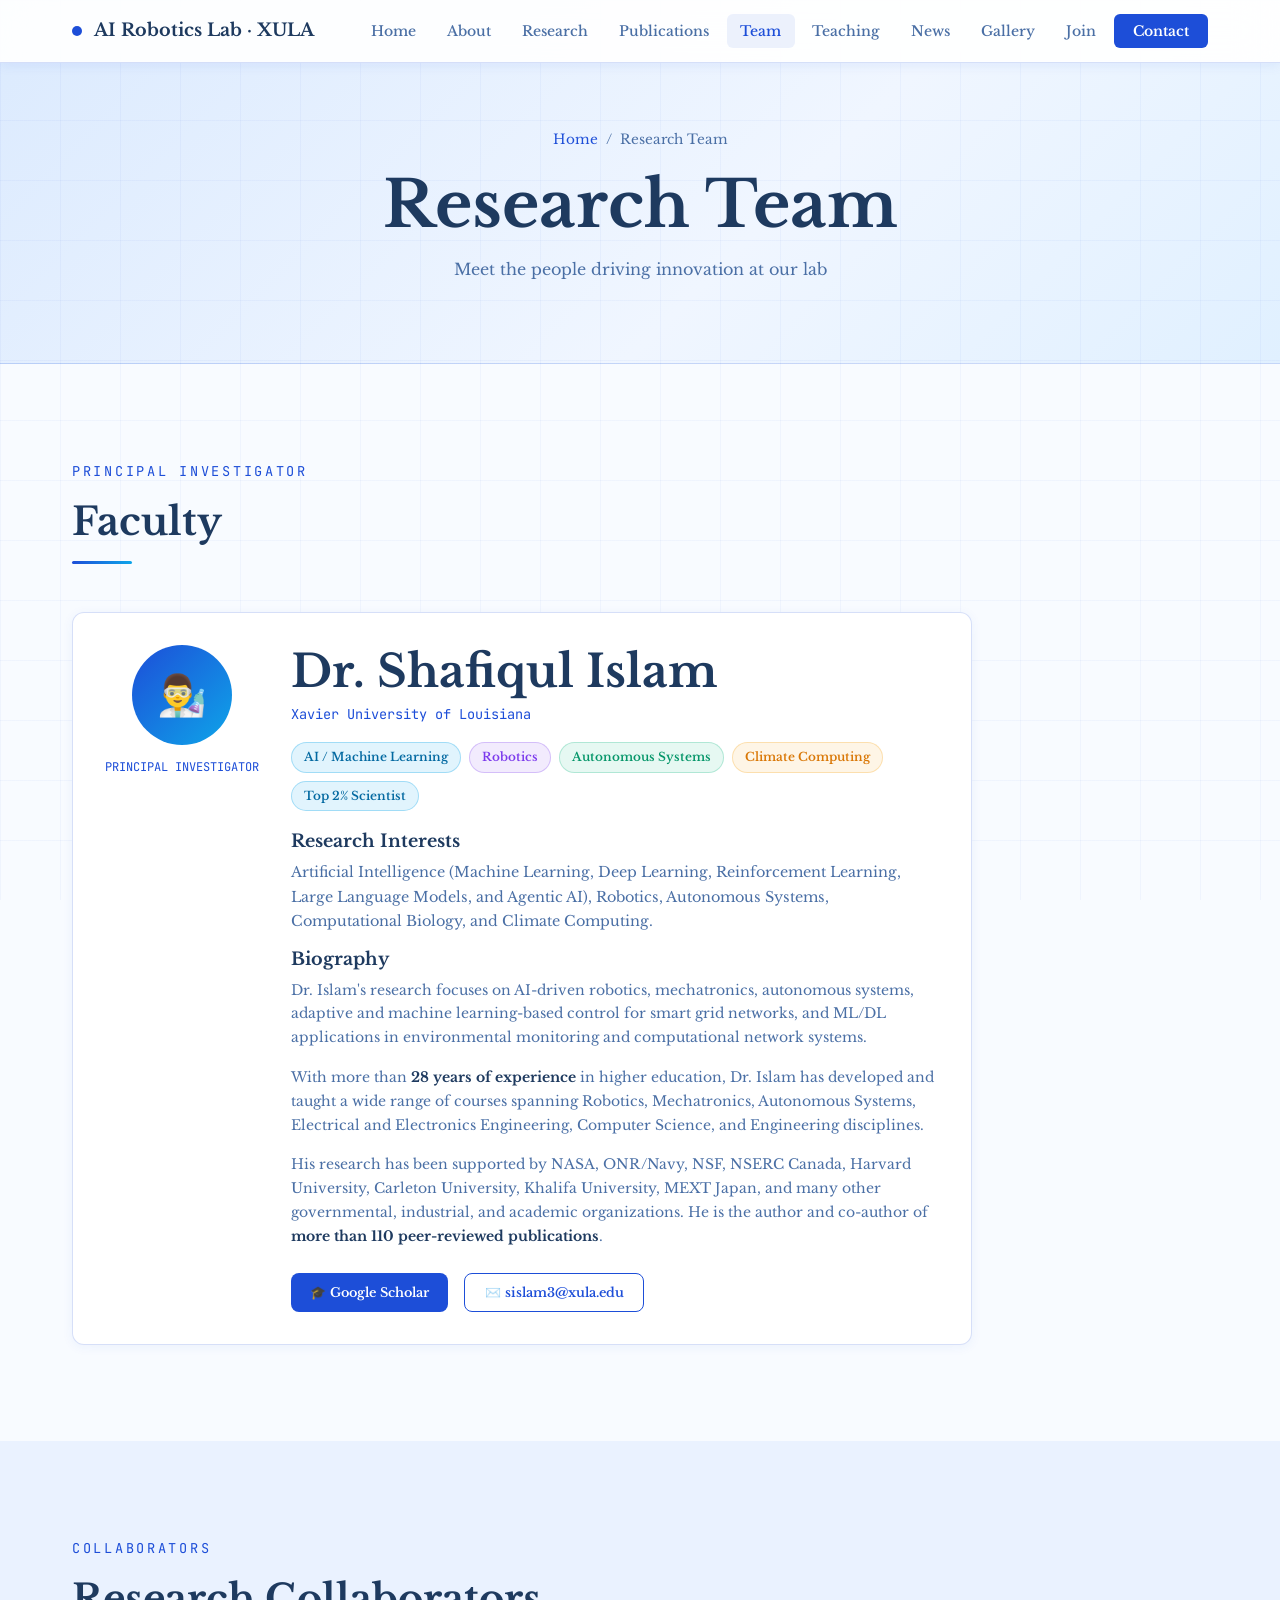
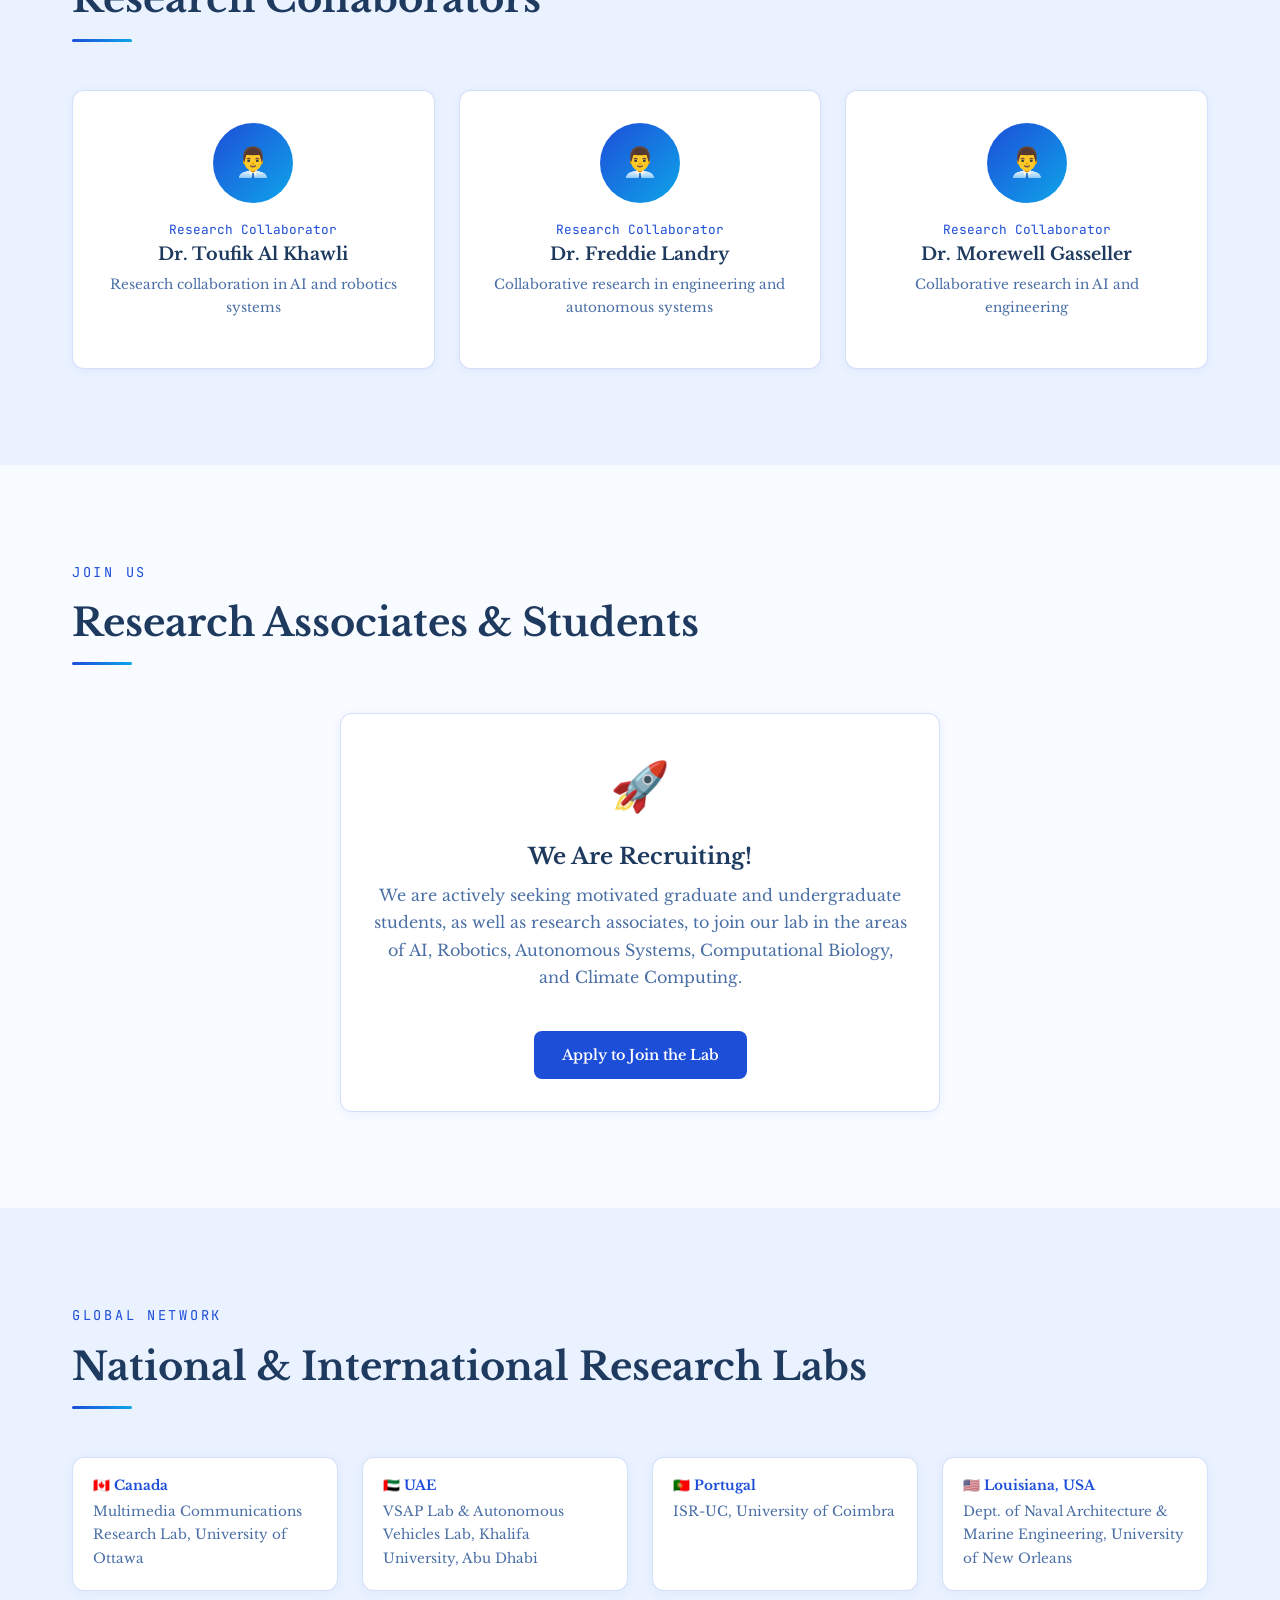
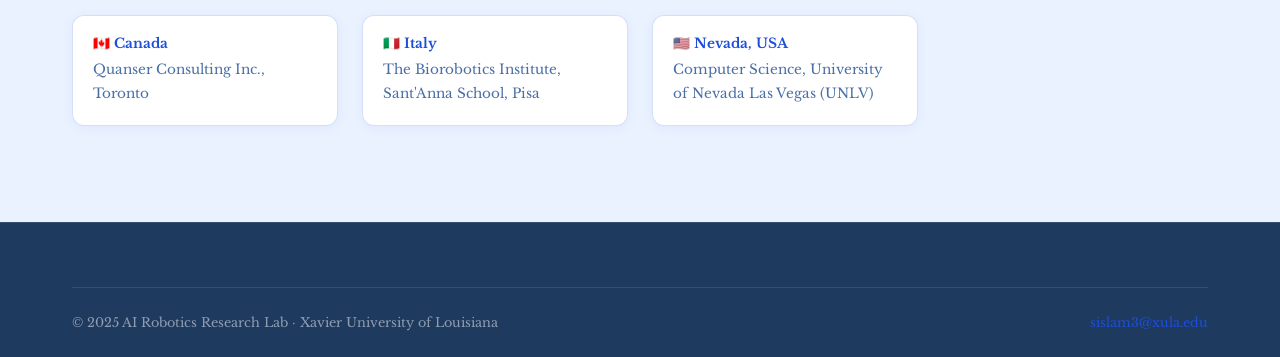
==== team/index.html @ 9c395c49 "Add files via upload" ====
<!DOCTYPE html>
<html lang="en">
<head>
  <meta charset="UTF-8"/>
  <meta name="viewport" content="width=device-width, initial-scale=1.0"/>
  <title>Research Team — AI Robotics Lab XULA</title>
  <link rel="stylesheet" href="../assets/css/style.css"/>
</head>
<body>
<nav class="navbar">
  <div class="container nav-inner">
    <a href="../index.html" class="nav-brand"><span class="dot"></span>AI Robotics Lab · XULA</a>
    <ul class="nav-links">
      <li><a href="../index.html">Home</a></li>
      <li><a href="../about/index.html">About</a></li>
      <li><a href="../research/index.html">Research</a></li>
      <li><a href="../publications/index.html">Publications</a></li>
      <li><a href="index.html" class="active">Team</a></li>
      <li><a href="../teaching/index.html">Teaching</a></li>
      <li><a href="../news/index.html">News</a></li>
      <li><a href="../gallery/index.html">Gallery</a></li>
      <li><a href="../join/index.html">Join</a></li>
      <li><a href="../contact/index.html" class="nav-cta">Contact</a></li>
    </ul>
    <div class="hamburger"><span></span><span></span><span></span></div>
  </div>
</nav>

<section class="page-hero">
  <div class="container">
    <div class="breadcrumb"><a href="../index.html">Home</a><span>/</span><span>Research Team</span></div>
    <h1>Research Team</h1>
    <p style="color:var(--muted);">Meet the people driving innovation at our lab</p>
  </div>
</section>

<!-- PI -->
<section class="section">
  <div class="container">
    <div class="section-subtitle">Principal Investigator</div>
    <h2 class="section-title">Faculty</h2>
    <div class="section-divider"></div>
    <div class="card" style="max-width:900px;">
      <div style="display:grid;grid-template-columns:auto 1fr;gap:2rem;align-items:start;">
        <div style="text-align:center;">
          <div class="team-avatar" style="width:100px;height:100px;font-size:2.5rem;margin-bottom:.75rem;">👨‍🔬</div>
          <div style="font-family:var(--font-mono);font-size:.75rem;color:var(--accent);">PRINCIPAL INVESTIGATOR</div>
        </div>
        <div>
          <h2 style="color:#fff;margin-bottom:.25rem;">Dr. Shafiqul Islam</h2>
          <p style="color:var(--accent);font-family:var(--font-mono);font-size:.85rem;margin-bottom:1rem;">Xavier University of Louisiana</p>
          <div style="display:flex;gap:.5rem;flex-wrap:wrap;margin-bottom:1.25rem;">
            <span class="badge-glow cyan">AI / Machine Learning</span>
            <span class="badge-glow purple">Robotics</span>
            <span class="badge-glow green">Autonomous Systems</span>
            <span class="badge-glow amber">Climate Computing</span>
            <span class="badge-glow cyan">Top 2% Scientist</span>
          </div>
          <h4 style="color:#fff;margin-bottom:.5rem;">Research Interests</h4>
          <p style="font-size:.9rem;">Artificial Intelligence (Machine Learning, Deep Learning, Reinforcement Learning, Large Language Models, and Agentic AI), Robotics, Autonomous Systems, Computational Biology, and Climate Computing.</p>
          <h4 style="color:#fff;margin:.75rem 0 .5rem;">Biography</h4>
          <p style="font-size:.875rem;">Dr. Islam's research focuses on AI-driven robotics, mechatronics, autonomous systems, adaptive and machine learning-based control for smart grid networks, and ML/DL applications in environmental monitoring and computational network systems.</p>
          <p style="font-size:.875rem;">With more than <strong style="color:#fff">28 years of experience</strong> in higher education, Dr. Islam has developed and taught a wide range of courses spanning Robotics, Mechatronics, Autonomous Systems, Electrical and Electronics Engineering, Computer Science, and Engineering disciplines.</p>
          <p style="font-size:.875rem;">His research has been supported by NASA, ONR/Navy, NSF, NSERC Canada, Harvard University, Carleton University, Khalifa University, MEXT Japan, and many other governmental, industrial, and academic organizations. He is the author and co-author of <strong style="color:#fff">more than 110 peer-reviewed publications</strong>.</p>
          <div style="display:flex;gap:1rem;margin-top:1.5rem;flex-wrap:wrap;">
            <a href="https://scholar.google.com/citations?user=tYVDFI0AAAAJ&hl=en" target="_blank" class="btn btn-primary btn-sm">🎓 Google Scholar</a>
            <a href="mailto:sislam3@xula.edu" class="btn btn-outline btn-sm">✉️ sislam3@xula.edu</a>
          </div>
        </div>
      </div>
    </div>
  </div>
</section>

<!-- Collaborators -->
<section class="section" style="background:rgba(13,27,62,0.3);">
  <div class="container">
    <div class="section-subtitle">Collaborators</div>
    <h2 class="section-title">Research Collaborators</h2>
    <div class="section-divider"></div>
    <div class="grid-3">
      <div class="team-card">
        <div class="team-avatar">👨‍💼</div>
        <div class="team-role">Research Collaborator</div>
        <h3 style="color:#fff;font-size:1.1rem;">Dr. Toufik Al Khawli</h3>
        <p style="font-size:.85rem;margin-top:.5rem;">Research collaboration in AI and robotics systems</p>
      </div>
      <div class="team-card">
        <div class="team-avatar">👨‍💼</div>
        <div class="team-role">Research Collaborator</div>
        <h3 style="color:#fff;font-size:1.1rem;">Dr. Freddie Landry</h3>
        <p style="font-size:.85rem;margin-top:.5rem;">Collaborative research in engineering and autonomous systems</p>
      </div>
      <div class="team-card">
        <div class="team-avatar">👨‍💼</div>
        <div class="team-role">Research Collaborator</div>
        <h3 style="color:#fff;font-size:1.1rem;">Dr. Morewell Gasseller</h3>
        <p style="font-size:.85rem;margin-top:.5rem;">Collaborative research in AI and engineering</p>
      </div>
    </div>
  </div>
</section>

<!-- Open Positions -->
<section class="section">
  <div class="container">
    <div class="section-subtitle">Join Us</div>
    <h2 class="section-title">Research Associates &amp; Students</h2>
    <div class="section-divider"></div>
    <div class="card" style="text-align:center;max-width:600px;margin:0 auto;">
      <div style="font-size:3rem;margin-bottom:1rem;">🚀</div>
      <h3 style="color:#fff;margin-bottom:.75rem;">We Are Recruiting!</h3>
      <p>We are actively seeking motivated graduate and undergraduate students, as well as research associates, to join our lab in the areas of AI, Robotics, Autonomous Systems, Computational Biology, and Climate Computing.</p>
      <a href="../join/index.html" class="btn btn-primary" style="margin-top:1.5rem;">Apply to Join the Lab</a>
    </div>
  </div>
</section>

<!-- Partner Labs -->
<section class="section" style="background:rgba(13,27,62,0.3);">
  <div class="container">
    <div class="section-subtitle">Global Network</div>
    <h2 class="section-title">National &amp; International Research Labs</h2>
    <div class="section-divider"></div>
    <div class="grid-auto">
      <div class="card" style="padding:1.25rem;">
        <h4 style="color:var(--accent);font-size:.85rem;margin-bottom:.4rem;">🇨🇦 Canada</h4>
        <p style="font-size:.85rem;margin:0;">Multimedia Communications Research Lab, University of Ottawa</p>
      </div>
      <div class="card" style="padding:1.25rem;">
        <h4 style="color:var(--accent);font-size:.85rem;margin-bottom:.4rem;">🇦🇪 UAE</h4>
        <p style="font-size:.85rem;margin:0;">VSAP Lab &amp; Autonomous Vehicles Lab, Khalifa University, Abu Dhabi</p>
      </div>
      <div class="card" style="padding:1.25rem;">
        <h4 style="color:var(--accent);font-size:.85rem;margin-bottom:.4rem;">🇵🇹 Portugal</h4>
        <p style="font-size:.85rem;margin:0;">ISR-UC, University of Coimbra</p>
      </div>
      <div class="card" style="padding:1.25rem;">
        <h4 style="color:var(--accent);font-size:.85rem;margin-bottom:.4rem;">🇺🇸 Louisiana, USA</h4>
        <p style="font-size:.85rem;margin:0;">Dept. of Naval Architecture &amp; Marine Engineering, University of New Orleans</p>
      </div>
      <div class="card" style="padding:1.25rem;">
        <h4 style="color:var(--accent);font-size:.85rem;margin-bottom:.4rem;">🇨🇦 Canada</h4>
        <p style="font-size:.85rem;margin:0;">Quanser Consulting Inc., Toronto</p>
      </div>
      <div class="card" style="padding:1.25rem;">
        <h4 style="color:var(--accent);font-size:.85rem;margin-bottom:.4rem;">🇮🇹 Italy</h4>
        <p style="font-size:.85rem;margin:0;">The Biorobotics Institute, Sant'Anna School, Pisa</p>
      </div>
      <div class="card" style="padding:1.25rem;">
        <h4 style="color:var(--accent);font-size:.85rem;margin-bottom:.4rem;">🇺🇸 Nevada, USA</h4>
        <p style="font-size:.85rem;margin:0;">Computer Science, University of Nevada Las Vegas (UNLV)</p>
      </div>
    </div>
  </div>
</section>

<footer>
  <div class="container">
    <div class="footer-bottom">
      <span>© 2025 AI Robotics Research Lab · Xavier University of Louisiana</span>
      <a href="mailto:sislam3@xula.edu" style="color:var(--accent);">sislam3@xula.edu</a>
    </div>
  </div>
</footer>
<script src="../assets/js/main.js"></script>
</body>
</html>
---- assets/css/style.css ----
/* =====================================================
   AI ROBOTICS LAB — Main Stylesheet (White & Blue Theme)
   ===================================================== */

@import url('https://fonts.googleapis.com/css2?family=Libre+Baskerville:ital,wght@0,400;0,700;1,400&family=JetBrains+Mono:wght@400;500&display=swap');

:root {
  --black:      #ffffff;
  --deep:       #f0f6ff;
  --navy:       #dbeafe;
  --accent:     #1d4ed8;
  --accent2:    #2563eb;
  --accent3:    #0ea5e9;
  --accent4:    #f59e0b;
  --text:       #1e3a5f;
  --muted:      #4a6fa5;
  --border:     rgba(29,78,216,0.18);
  --card-bg:    rgba(219,234,254,0.55);
  --font-head:  'Bookman Old Style', 'Bookman', 'URW Bookman L', 'Libre Baskerville', Georgia, serif;
  --font-body:  'Bookman Old Style', 'Bookman', 'URW Bookman L', 'Libre Baskerville', Georgia, serif;
  --font-mono:  'JetBrains Mono', monospace;
  --radius:     12px;
  --shadow:     0 20px 60px rgba(29,78,216,0.12);
}

*, *::before, *::after { box-sizing: border-box; margin: 0; padding: 0; }

html { scroll-behavior: smooth; }

body {
  font-family: var(--font-body);
  background: #f8fbff;
  color: var(--text);
  line-height: 1.7;
  overflow-x: hidden;
}

/* ── Background grid texture ── */
body::before {
  content: '';
  position: fixed;
  inset: 0;
  background-image:
    linear-gradient(rgba(29,78,216,0.04) 1px, transparent 1px),
    linear-gradient(90deg, rgba(29,78,216,0.04) 1px, transparent 1px);
  background-size: 60px 60px;
  pointer-events: none;
  z-index: 0;
}

/* ── Containers ── */
.container { max-width: 1200px; margin: 0 auto; padding: 0 2rem; }
.section    { padding: 6rem 0; position: relative; z-index: 1; }
.section-sm { padding: 4rem 0; position: relative; z-index: 1; }

/* ── Typography ── */
h1, h2, h3, h4, h5 { font-family: var(--font-head); font-weight: 700; line-height: 1.2; }
h1 { font-size: clamp(2.2rem, 5vw, 4rem); }
h2 { font-size: clamp(1.8rem, 3.5vw, 2.8rem); }
h3 { font-size: 1.4rem; }
h4 { font-size: 1.1rem; }
p  { color: var(--muted); margin-bottom: 1rem; }
a  { color: var(--accent); text-decoration: none; transition: all .3s; }
a:hover { color: #1e40af; }

.section-title {
  font-size: clamp(1.8rem, 3vw, 2.4rem);
  color: #1e3a5f;
  margin-bottom: .5rem;
}
.section-subtitle {
  color: var(--accent);
  font-family: var(--font-mono);
  font-size: .85rem;
  letter-spacing: .2em;
  text-transform: uppercase;
  margin-bottom: 1rem;
}
.section-divider {
  width: 60px; height: 3px;
  background: linear-gradient(90deg, var(--accent), var(--accent3));
  margin: 1rem 0 3rem;
  border-radius: 2px;
}

/* ── Navbar ── */
.navbar {
  position: fixed;
  top: 0; width: 100%;
  z-index: 1000;
  padding: 1rem 0;
  background: rgba(255,255,255,0.92);
  backdrop-filter: blur(20px);
  border-bottom: 1px solid var(--border);
  box-shadow: 0 2px 12px rgba(29,78,216,0.08);
  transition: all .3s;
}
.navbar.scrolled {
  padding: .7rem 0;
  background: rgba(255,255,255,0.99);
  box-shadow: 0 4px 20px rgba(29,78,216,0.12);
}
.nav-inner {
  display: flex;
  align-items: center;
  justify-content: space-between;
}
.nav-brand {
  display: flex; align-items: center; gap: .75rem;
  font-family: var(--font-head);
  font-weight: 800;
  font-size: 1.1rem;
  color: #1e3a5f;
}
.nav-brand .dot {
  width: 10px; height: 10px;
  background: var(--accent);
  border-radius: 50%;
  animation: pulse 2s infinite;
}
@keyframes pulse {
  0%,100% { transform: scale(1); opacity:1; }
  50%      { transform: scale(1.4); opacity:.6; }
}
.nav-links {
  display: flex; align-items: center; gap: .25rem;
  list-style: none;
}
.nav-links a {
  color: var(--muted);
  font-size: .875rem;
  font-weight: 500;
  padding: .5rem .85rem;
  border-radius: 6px;
  transition: all .3s;
}
.nav-links a:hover, .nav-links a.active {
  color: var(--accent);
  background: rgba(29,78,216,0.08);
}
.nav-cta {
  background: var(--accent) !important;
  color: #fff !important;
  font-weight: 600 !important;
  padding: .5rem 1.2rem !important;
}
.nav-cta:hover { background: #1e40af !important; color: #fff !important; }
.hamburger {
  display: none;
  flex-direction: column; gap: 5px;
  cursor: pointer; padding: .5rem;
}
.hamburger span {
  width: 24px; height: 2px;
  background: var(--text);
  border-radius: 2px;
  transition: all .3s;
}

/* ── Hero ── */
.hero {
  min-height: 100vh;
  display: flex; align-items: center;
  padding: 8rem 0 4rem;
  position: relative;
  overflow: hidden;
  background: linear-gradient(135deg, #eaf2ff 0%, #f8fbff 50%, #dbeafe 100%);
}
.hero-bg {
  position: absolute; inset: 0;
  background:
    radial-gradient(ellipse 60% 50% at 70% 50%, rgba(37,99,235,0.10) 0%, transparent 70%),
    radial-gradient(ellipse 40% 60% at 20% 30%, rgba(14,165,233,0.08) 0%, transparent 70%),
    radial-gradient(ellipse 30% 40% at 80% 80%, rgba(29,78,216,0.06) 0%, transparent 60%);
}
.hero-content { position: relative; z-index: 1; max-width: 700px; }
.hero-tag {
  display: inline-flex; align-items: center; gap: .5rem;
  background: rgba(29,78,216,0.08);
  border: 1px solid rgba(29,78,216,0.25);
  border-radius: 100px;
  padding: .4rem 1rem;
  font-family: var(--font-mono);
  font-size: .8rem;
  color: var(--accent);
  margin-bottom: 1.5rem;
  animation: fadeInDown .6s ease forwards;
}
.hero-tag .blink {
  width:8px; height:8px; background:var(--accent3);
  border-radius:50%; animation: blink 1.5s infinite;
}
@keyframes blink { 0%,100%{opacity:1} 50%{opacity:0} }
.hero h1 {
  color: #1e3a5f;
  margin-bottom: 1.5rem;
  animation: fadeInUp .7s .1s ease both;
}
.hero h1 .highlight {
  background: linear-gradient(135deg, var(--accent), var(--accent3));
  -webkit-background-clip: text;
  -webkit-text-fill-color: transparent;
  background-clip: text;
}
.hero p {
  font-size: 1.1rem;
  color: var(--muted);
  margin-bottom: 2.5rem;
  animation: fadeInUp .7s .2s ease both;
}
.hero-buttons {
  display: flex; flex-wrap: wrap; gap: 1rem;
  animation: fadeInUp .7s .3s ease both;
}
.hero-scroll {
  position: absolute; bottom: 2rem; left: 50%;
  transform: translateX(-50%);
  display: flex; flex-direction: column; align-items: center; gap: .5rem;
  color: var(--muted); font-size: .75rem;
  animation: float 3s ease-in-out infinite;
}
.hero-scroll::after {
  content: '';
  width: 1px; height: 40px;
  background: linear-gradient(to bottom, var(--accent), transparent);
}
@keyframes float { 0%,100%{transform:translateX(-50%) translateY(0)} 50%{transform:translateX(-50%) translateY(-8px)} }

/* Hero image strip */
.hero-images {
  position: absolute;
  right: 0; top: 50%;
  transform: translateY(-50%);
  width: 44%;
  display: grid;
  grid-template-columns: 1fr 1fr;
  grid-template-rows: 1fr 1fr 1fr;
  gap: 8px;
  height: 80vh;
  opacity: .9;
  animation: fadeInRight .8s .4s ease both;
}
.hero-images img {
  width: 100%; height: 100%;
  object-fit: cover;
  border-radius: 8px;
  filter: saturate(.9) brightness(.95);
  transition: all .4s;
}
.hero-images img:hover { filter: saturate(1.1) brightness(1.05); transform: scale(1.02); }
.hero-images .img-span { grid-row: span 2; }

@keyframes fadeInDown { from{opacity:0;transform:translateY(-20px)} to{opacity:1;transform:none} }
@keyframes fadeInUp   { from{opacity:0;transform:translateY(20px)}  to{opacity:1;transform:none} }
@keyframes fadeInRight{ from{opacity:0;transform:translateX(30px)}  to{opacity:1;transform:none} }

/* ── Buttons ── */
.btn {
  display: inline-flex; align-items: center; gap: .5rem;
  padding: .75rem 1.75rem;
  border-radius: 8px;
  font-family: var(--font-body);
  font-weight: 600;
  font-size: .9rem;
  cursor: pointer;
  transition: all .3s;
  border: none;
  text-decoration: none;
}
.btn-primary {
  background: var(--accent);
  color: #fff;
}
.btn-primary:hover {
  background: #1e40af;
  color: #fff;
  transform: translateY(-2px);
  box-shadow: 0 8px 25px rgba(29,78,216,0.3);
}
.btn-outline {
  background: transparent;
  color: var(--accent);
  border: 1.5px solid var(--accent);
}
.btn-outline:hover {
  background: rgba(29,78,216,0.08);
  border-color: var(--accent);
  color: var(--accent);
  transform: translateY(-2px);
}
.btn-ghost {
  background: rgba(29,78,216,0.06);
  color: var(--text);
  border: 1px solid rgba(29,78,216,0.15);
}
.btn-ghost:hover {
  background: rgba(29,78,216,0.12);
  color: var(--accent);
}
.btn-sm { padding: .5rem 1.2rem; font-size: .8rem; }

/* ── Cards ── */
.card {
  background: #fff;
  border: 1px solid var(--border);
  border-radius: var(--radius);
  padding: 2rem;
  transition: all .3s;
  box-shadow: 0 2px 12px rgba(29,78,216,0.06);
}
.card:hover {
  border-color: rgba(29,78,216,0.35);
  transform: translateY(-4px);
  box-shadow: 0 16px 40px rgba(29,78,216,0.12);
}
.card-icon {
  width: 52px; height: 52px;
  border-radius: 12px;
  display: flex; align-items: center; justify-content: center;
  font-size: 1.5rem;
  margin-bottom: 1.25rem;
}
.card-icon.blue    { background: rgba(29,78,216,0.10);  }
.card-icon.purple  { background: rgba(124,58,237,0.10); }
.card-icon.green   { background: rgba(16,185,129,0.10); }
.card-icon.amber   { background: rgba(245,158,11,0.10); }

/* ── Grid layouts ── */
.grid-2  { display: grid; grid-template-columns: repeat(2,  1fr); gap: 1.5rem; }
.grid-3  { display: grid; grid-template-columns: repeat(3,  1fr); gap: 1.5rem; }
.grid-4  { display: grid; grid-template-columns: repeat(4,  1fr); gap: 1.5rem; }
.grid-auto { display: grid; grid-template-columns: repeat(auto-fit, minmax(260px,1fr)); gap: 1.5rem; }

/* ── Stats bar ── */
.stats-bar {
  background: #fff;
  border: 1px solid var(--border);
  border-radius: var(--radius);
  padding: 2rem;
  display: flex;
  justify-content: space-around;
  flex-wrap: wrap;
  gap: 1rem;
  margin: 3rem 0;
  box-shadow: 0 4px 20px rgba(29,78,216,0.08);
}
.stat-item { text-align: center; }
.stat-num {
  font-family: var(--font-head);
  font-size: 2.2rem;
  font-weight: 800;
  background: linear-gradient(135deg, var(--accent), var(--accent3));
  -webkit-background-clip: text;
  -webkit-text-fill-color: transparent;
  background-clip: text;
}
.stat-label { font-size: .8rem; color: var(--muted); }

/* ── News ticker ── */
.news-ticker {
  background: rgba(29,78,216,0.05);
  border-top: 1px solid var(--border);
  border-bottom: 1px solid var(--border);
  padding: .75rem 0;
  overflow: hidden;
}
.ticker-inner {
  display: flex; gap: 4rem;
  animation: ticker 35s linear infinite;
  white-space: nowrap;
}
.ticker-inner:hover { animation-play-state: paused; }
.ticker-item {
  display: flex; align-items: center; gap: .6rem;
  font-size: .85rem; color: var(--muted);
}
.ticker-item .badge {
  background: var(--accent);
  color: #fff;
  font-size: .7rem;
  font-weight: 700;
  padding: .15rem .5rem;
  border-radius: 4px;
}
@keyframes ticker { from{transform:translateX(0)} to{transform:translateX(-50%)} }

/* ── Page hero (internal pages) ── */
.page-hero {
  padding: 8rem 0 4rem;
  background: linear-gradient(135deg, #dbeafe 0%, #f0f6ff 60%, #e0f0ff 100%);
  border-bottom: 1px solid var(--border);
  text-align: center;
}
.page-hero h1 { color:#1e3a5f; margin-bottom:.75rem; }
.breadcrumb {
  display: flex; justify-content: center; gap: .5rem;
  font-size: .85rem; color: var(--muted);
  margin-bottom: 1rem;
}
.breadcrumb a { color: var(--accent); }
.breadcrumb span { color: var(--muted); }

/* ── Tabs ── */
.tabs {
  display: flex; gap: .5rem; flex-wrap: wrap;
  margin-bottom: 2rem;
  border-bottom: 1px solid var(--border);
  padding-bottom: 0;
}
.tab-btn {
  padding: .75rem 1.5rem;
  background: none;
  border: none;
  border-bottom: 2px solid transparent;
  color: var(--muted);
  font-family: var(--font-body);
  font-size: .9rem;
  font-weight: 500;
  cursor: pointer;
  transition: all .3s;
  margin-bottom: -1px;
}
.tab-btn:hover { color: var(--accent); }
.tab-btn.active {
  color: var(--accent);
  border-bottom-color: var(--accent);
}
.tab-content { display: none; }
.tab-content.active { display: block; }

/* ── Course card ── */
.course-card {
  background: #fff;
  border: 1px solid var(--border);
  border-radius: var(--radius);
  overflow: hidden;
  transition: all .3s;
  box-shadow: 0 2px 10px rgba(29,78,216,0.06);
}
.course-card:hover {
  border-color: rgba(29,78,216,.35);
  transform: translateY(-4px);
  box-shadow: 0 12px 30px rgba(29,78,216,0.12);
}
.course-header {
  padding: 1.5rem;
  border-bottom: 1px solid var(--border);
  background: rgba(29,78,216,0.04);
}
.course-number {
  font-family: var(--font-mono);
  font-size: .75rem;
  color: var(--accent);
  margin-bottom: .5rem;
}
.course-body { padding: 1.5rem; }
.course-tags { display: flex; gap: .5rem; flex-wrap: wrap; margin-top: 1rem; }
.tag {
  padding: .25rem .75rem;
  background: rgba(29,78,216,.08);
  border: 1px solid rgba(29,78,216,.2);
  border-radius: 100px;
  font-size: .75rem;
  color: var(--accent);
}

/* ── Team card ── */
.team-card {
  background: #fff;
  border: 1px solid var(--border);
  border-radius: var(--radius);
  padding: 2rem;
  text-align: center;
  transition: all .3s;
  box-shadow: 0 2px 10px rgba(29,78,216,0.06);
}
.team-card:hover {
  border-color: rgba(29,78,216,.35);
  transform: translateY(-4px);
  box-shadow: 0 12px 30px rgba(29,78,216,0.12);
}
.team-avatar {
  width: 80px; height: 80px;
  border-radius: 50%;
  background: linear-gradient(135deg, var(--accent), var(--accent3));
  display: flex; align-items: center; justify-content: center;
  font-size: 1.8rem;
  margin: 0 auto 1rem;
}
.team-role {
  font-size: .8rem;
  color: var(--accent);
  font-family: var(--font-mono);
  margin-bottom: .25rem;
}

/* ── Lab images grid ── */
.lab-grid {
  display: grid;
  grid-template-columns: repeat(3, 1fr);
  grid-template-rows: auto auto;
  gap: 1rem;
}
.lab-grid-item {
  overflow: hidden;
  border-radius: var(--radius);
  border: 1px solid var(--border);
  position: relative;
}
.lab-grid-item.wide { grid-column: span 2; }
.lab-grid-item img {
  width: 100%; height: 220px;
  object-fit: cover;
  display: block;
  transition: transform .5s;
  filter: brightness(.95) saturate(.95);
}
.lab-grid-item:hover img { transform: scale(1.05); filter: brightness(1) saturate(1.05); }
.lab-grid-item .caption {
  position: absolute; bottom:0; left:0; right:0;
  padding: .75rem 1rem;
  background: linear-gradient(to top, rgba(29,78,216,.85), transparent);
  font-size: .8rem;
  color: #fff;
}

/* ── Alternate section backgrounds ── */
section[style*="rgba(13,27,62"] {
  background: #eaf2ff !important;
}

/* ── Partner logos ── */
.partners-grid {
  display: flex; flex-wrap: wrap; gap: 1rem; justify-content: center;
}
.partner-chip {
  background: #fff;
  border: 1px solid var(--border);
  border-radius: 8px;
  padding: .6rem 1.25rem;
  font-size: .8rem;
  color: var(--muted);
  transition: all .3s;
  box-shadow: 0 2px 8px rgba(29,78,216,0.06);
}
.partner-chip:hover {
  border-color: var(--accent);
  color: var(--accent);
  box-shadow: 0 4px 16px rgba(29,78,216,0.12);
}

/* ── Contact form ── */
.form-group { margin-bottom: 1.25rem; }
.form-group label { display: block; font-size: .85rem; margin-bottom: .4rem; color: var(--muted); }
.form-group input,
.form-group textarea,
.form-group select {
  width: 100%;
  background: #fff;
  border: 1px solid var(--border);
  border-radius: 8px;
  padding: .75rem 1rem;
  color: var(--text);
  font-family: var(--font-body);
  font-size: .9rem;
  outline: none;
  transition: border-color .3s;
}
.form-group input:focus,
.form-group textarea:focus { border-color: var(--accent); box-shadow: 0 0 0 3px rgba(29,78,216,0.1); }
.form-group textarea { min-height: 120px; resize: vertical; }

/* ── Footer ── */
footer {
  background: #1e3a5f;
  border-top: 1px solid rgba(255,255,255,0.1);
  padding: 4rem 0 1.5rem;
  position: relative; z-index: 1;
}
footer p { color: rgba(255,255,255,0.65); }
.footer-grid {
  display: grid;
  grid-template-columns: 2fr 1fr 1fr 1fr;
  gap: 3rem;
  margin-bottom: 3rem;
}
.footer-brand { font-size: .85rem; color: rgba(255,255,255,0.65); }
.footer-brand h3 {
  font-family: var(--font-head);
  color: #fff;
  margin-bottom: 1rem;
  font-size: 1.1rem;
}
.footer-col h4 {
  color: #fff;
  font-size: .9rem;
  margin-bottom: 1rem;
}
.footer-col ul { list-style: none; }
.footer-col ul li { margin-bottom: .5rem; }
.footer-col ul li a { color: rgba(255,255,255,0.6); font-size: .85rem; }
.footer-col ul li a:hover { color: #93c5fd; }
.footer-bottom {
  border-top: 1px solid rgba(255,255,255,0.1);
  padding-top: 1.5rem;
  display: flex;
  justify-content: space-between;
  align-items: center;
  font-size: .8rem;
  color: rgba(255,255,255,0.5);
  flex-wrap: wrap;
  gap: 1rem;
}
.footer-bottom a { color: #93c5fd; }
.footer-bottom a:hover { color: #fff; }
.footer-social { display: flex; gap: .75rem; }
.social-icon {
  width: 36px; height: 36px;
  border-radius: 8px;
  background: rgba(255,255,255,0.08);
  border: 1px solid rgba(255,255,255,0.15);
  display: flex; align-items: center; justify-content: center;
  font-size: 1rem;
  color: rgba(255,255,255,0.6);
  transition: all .3s;
}
.social-icon:hover {
  background: rgba(147,197,253,0.15);
  border-color: #93c5fd;
  color: #93c5fd;
  transform: translateY(-2px);
}

/* ── Accordion ── */
.accordion-item {
  border: 1px solid var(--border);
  border-radius: 8px;
  margin-bottom: .75rem;
  overflow: hidden;
}
.accordion-header {
  padding: 1rem 1.5rem;
  cursor: pointer;
  display: flex;
  justify-content: space-between;
  align-items: center;
  background: #fff;
  font-weight: 500;
  color: var(--text);
  transition: background .3s;
}
.accordion-header:hover { background: rgba(29,78,216,0.04); }
.accordion-header.open { color: var(--accent); }
.accordion-body {
  display: none;
  padding: 1.25rem 1.5rem;
  background: #f8fbff;
  font-size: .9rem;
  color: var(--muted);
}
.accordion-body.open { display: block; }
.accordion-arrow { transition: transform .3s; font-size: .75rem; }
.accordion-header.open .accordion-arrow { transform: rotate(180deg); }

/* ── List styled ── */
.styled-list { list-style: none; }
.styled-list li {
  padding: .4rem 0;
  color: var(--muted);
  font-size: .9rem;
  display: flex;
  align-items: baseline;
  gap: .6rem;
}
.styled-list li::before {
  content: '▸';
  color: var(--accent);
  flex-shrink: 0;
}

/* ── Glow badges ── */
.badge-glow {
  display: inline-block;
  padding: .25rem .75rem;
  border-radius: 100px;
  font-size: .75rem;
  font-weight: 600;
}
.badge-glow.cyan   { background:rgba(14,165,233,.12); color:#0369a1;  border:1px solid rgba(14,165,233,.3); }
.badge-glow.purple { background:rgba(124,58,237,.10); color:#7c3aed;  border:1px solid rgba(124,58,237,.25);}
.badge-glow.green  { background:rgba(16,185,129,.10); color:#059669;  border:1px solid rgba(16,185,129,.25);}
.badge-glow.amber  { background:rgba(245,158,11,.10); color:#d97706;  border:1px solid rgba(245,158,11,.25);}

/* ── Inline color overrides for dark text in white theme ── */
[style*="color:#fff"] { color: #1e3a5f !important; }
[style*="color: #fff"] { color: #1e3a5f !important; }
[style*="background:rgba(13,27,62"] { background: #eaf2ff !important; }
[style*="background: rgba(13,27,62"] { background: #eaf2ff !important; }

/* ── Responsive ── */
@media (max-width: 900px) {
  .grid-4   { grid-template-columns: repeat(2,1fr); }
  .grid-3   { grid-template-columns: repeat(2,1fr); }
  .footer-grid { grid-template-columns: 1fr 1fr; }
  .hero-images { display: none; }
  .hero-content { max-width: 100%; }
  .lab-grid { grid-template-columns: repeat(2,1fr); }
  .lab-grid-item.wide { grid-column: span 1; }
}
@media (max-width: 640px) {
  .grid-4, .grid-3, .grid-2 { grid-template-columns: 1fr; }
  .nav-links { display: none; flex-direction: column; position: fixed; top:64px; left:0; right:0; background:rgba(255,255,255,.97); padding:1rem; border-bottom:1px solid var(--border); }
  .nav-links.open { display: flex; }
  .hamburger { display: flex; }
  .footer-grid { grid-template-columns: 1fr; gap:2rem; }
  .stats-bar { gap:1.5rem; }
  .lab-grid { grid-template-columns: 1fr; }
}
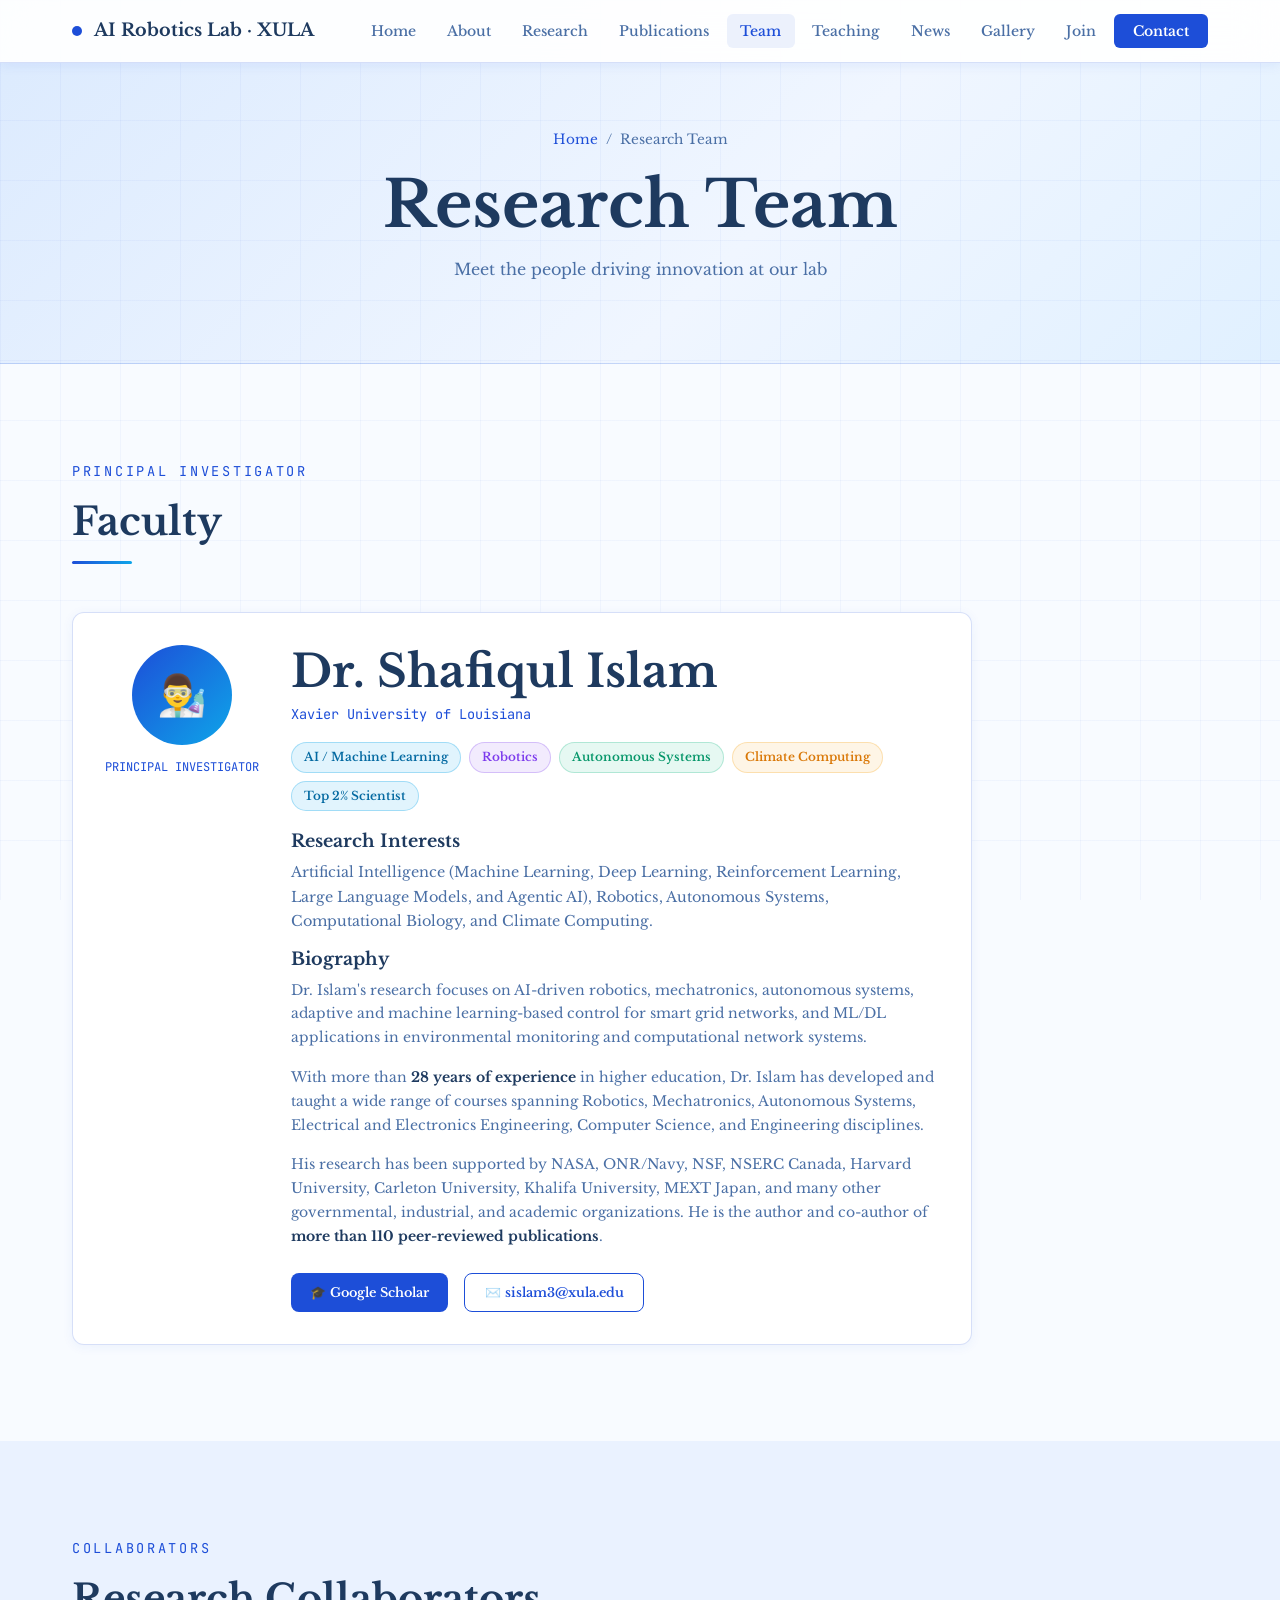
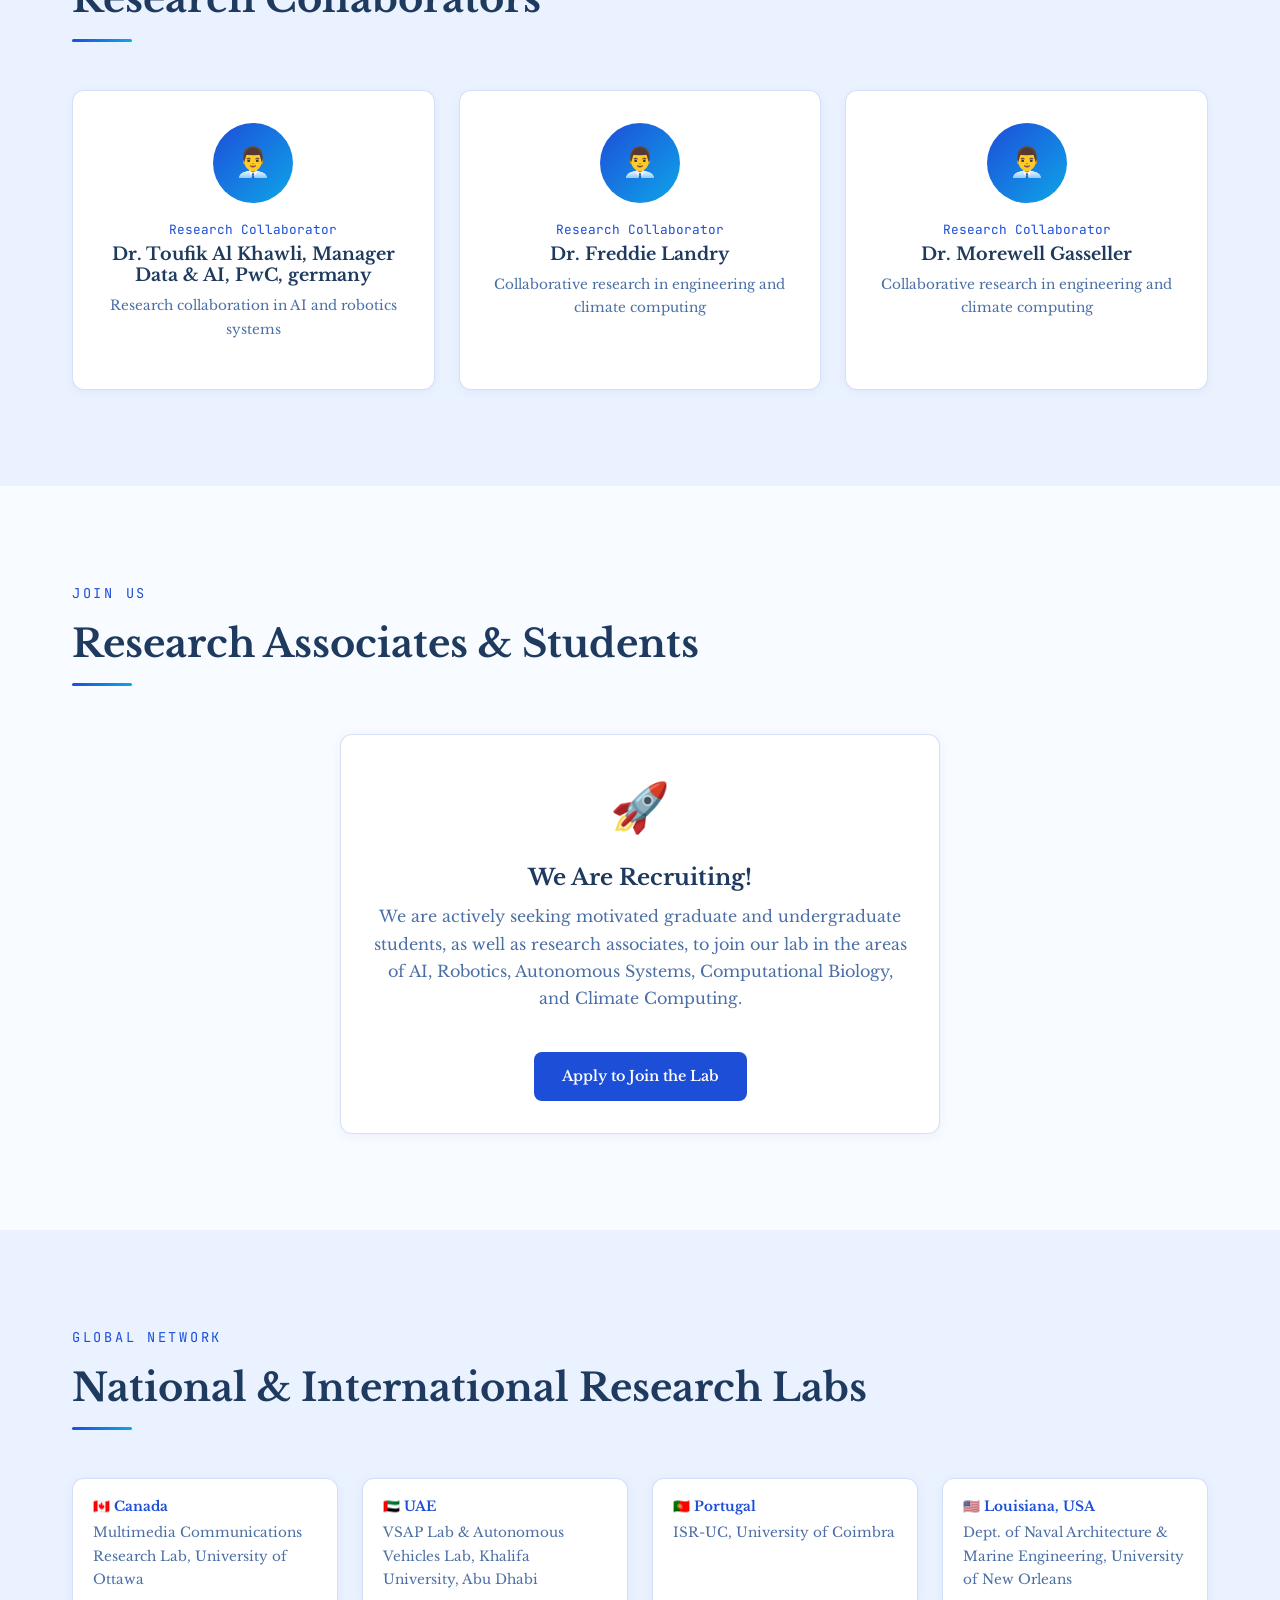
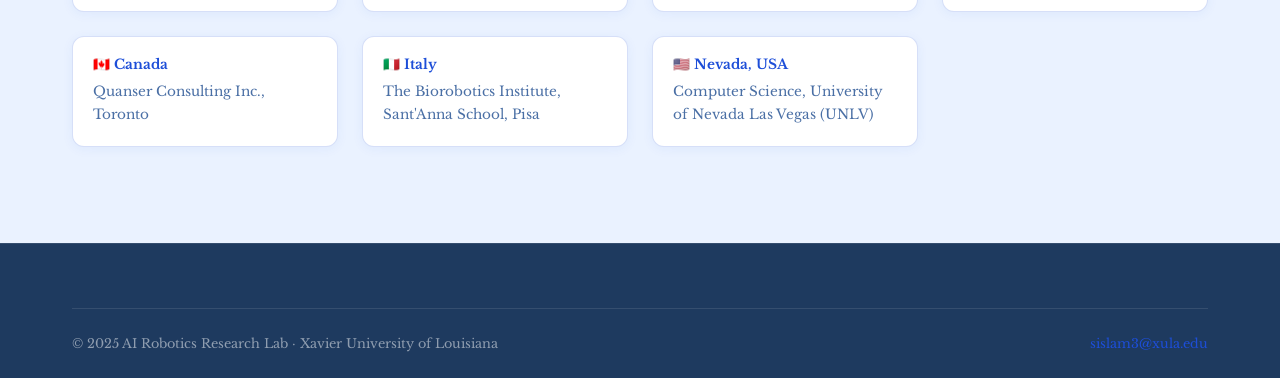
==== commit cc7a5193: "Update index.html" ====
--- a/team/index.html
+++ b/team/index.html
@@ -83,20 +83,20 @@
       <div class="team-card">
         <div class="team-avatar">👨‍💼</div>
         <div class="team-role">Research Collaborator</div>
-        <h3 style="color:#fff;font-size:1.1rem;">Dr. Toufik Al Khawli</h3>
+        <h3 style="color:#fff;font-size:1.1rem;">Dr. Toufik Al Khawli, Manager Data & AI, PwC, germany</h3>
         <p style="font-size:.85rem;margin-top:.5rem;">Research collaboration in AI and robotics systems</p>
       </div>
       <div class="team-card">
         <div class="team-avatar">👨‍💼</div>
         <div class="team-role">Research Collaborator</div>
         <h3 style="color:#fff;font-size:1.1rem;">Dr. Freddie Landry</h3>
-        <p style="font-size:.85rem;margin-top:.5rem;">Collaborative research in engineering and autonomous systems</p>
+        <p style="font-size:.85rem;margin-top:.5rem;">Collaborative research in engineering and climate computing</p>
       </div>
       <div class="team-card">
         <div class="team-avatar">👨‍💼</div>
         <div class="team-role">Research Collaborator</div>
         <h3 style="color:#fff;font-size:1.1rem;">Dr. Morewell Gasseller</h3>
-        <p style="font-size:.85rem;margin-top:.5rem;">Collaborative research in AI and engineering</p>
+        <p style="font-size:.85rem;margin-top:.5rem;">Collaborative research in engineering and climate computing</p>
       </div>
     </div>
   </div>
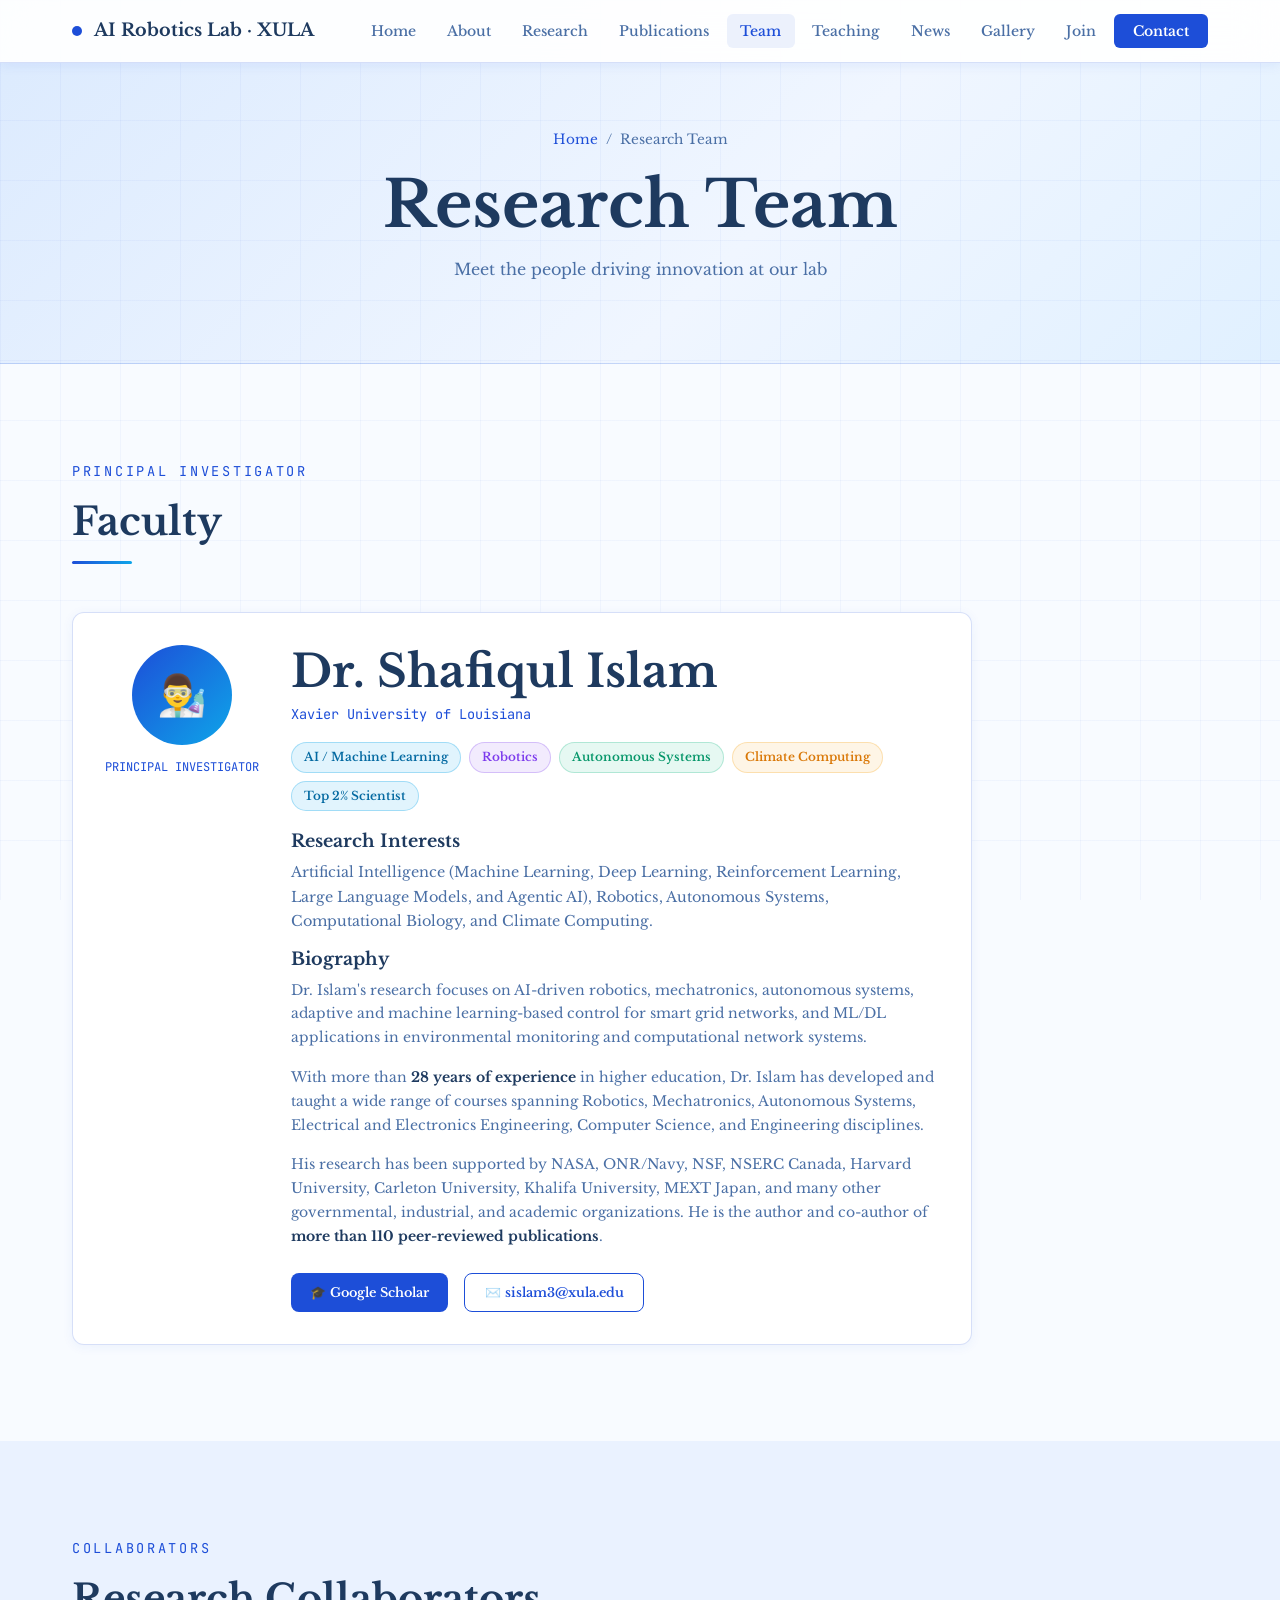
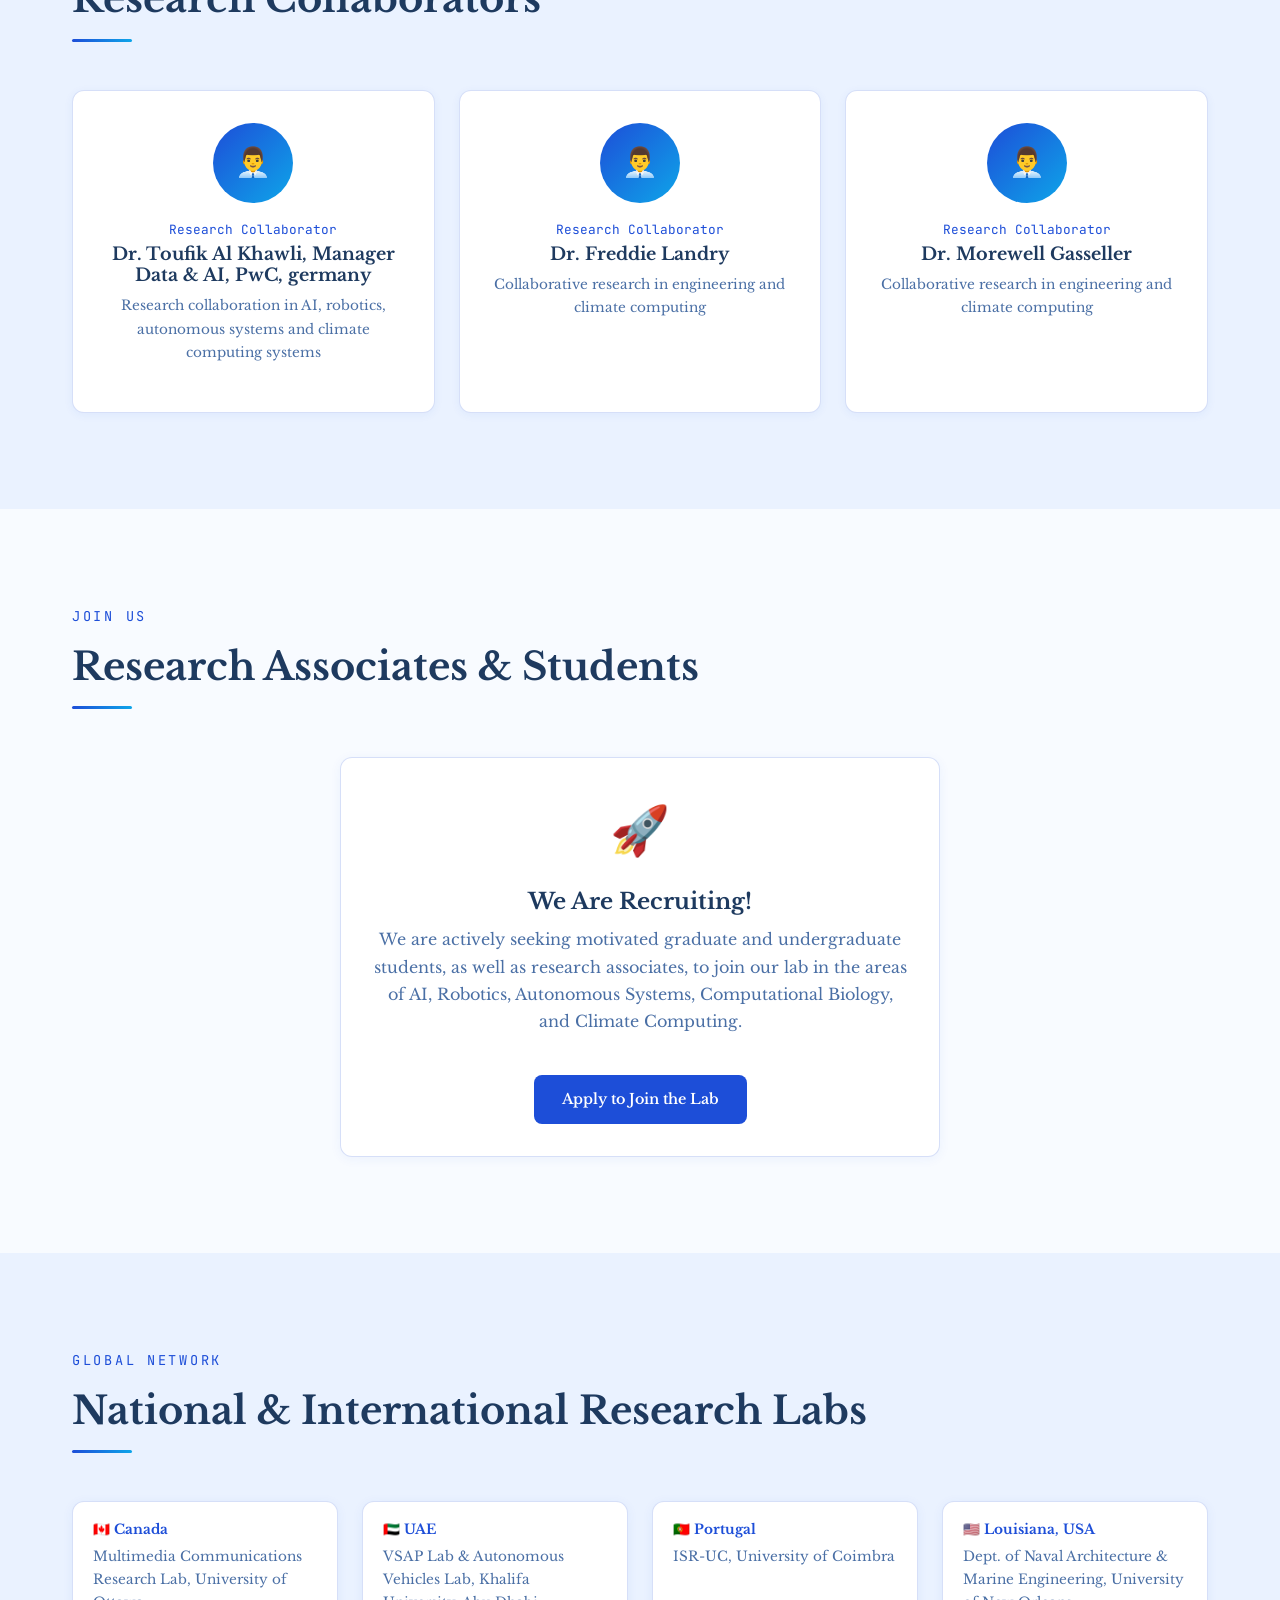
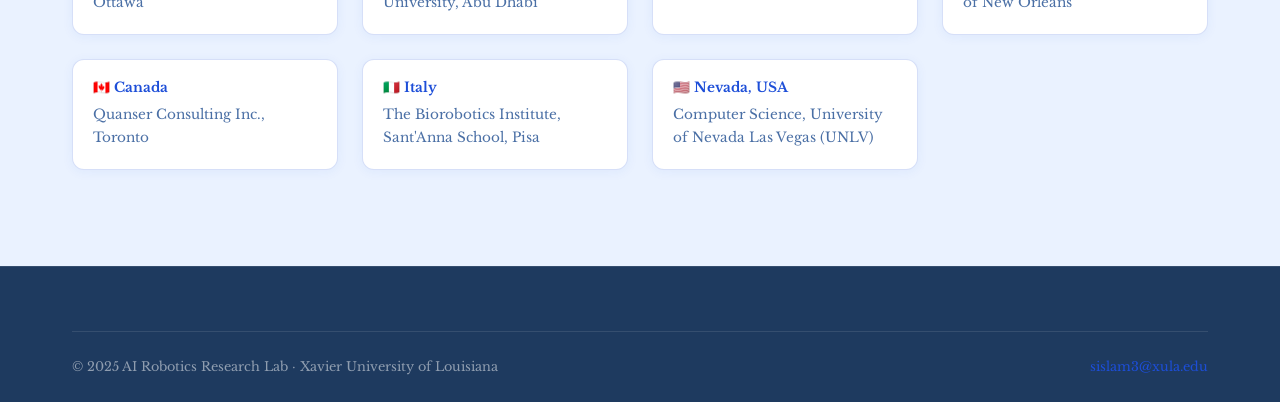
==== commit 4719a4e4: "Update index.html" ====
--- a/team/index.html
+++ b/team/index.html
@@ -84,7 +84,7 @@
         <div class="team-avatar">👨‍💼</div>
         <div class="team-role">Research Collaborator</div>
         <h3 style="color:#fff;font-size:1.1rem;">Dr. Toufik Al Khawli, Manager Data & AI, PwC, germany</h3>
-        <p style="font-size:.85rem;margin-top:.5rem;">Research collaboration in AI and robotics systems</p>
+        <p style="font-size:.85rem;margin-top:.5rem;">Research collaboration in AI, robotics, autonomous systems and climate computing systems</p>
       </div>
       <div class="team-card">
         <div class="team-avatar">👨‍💼</div>
